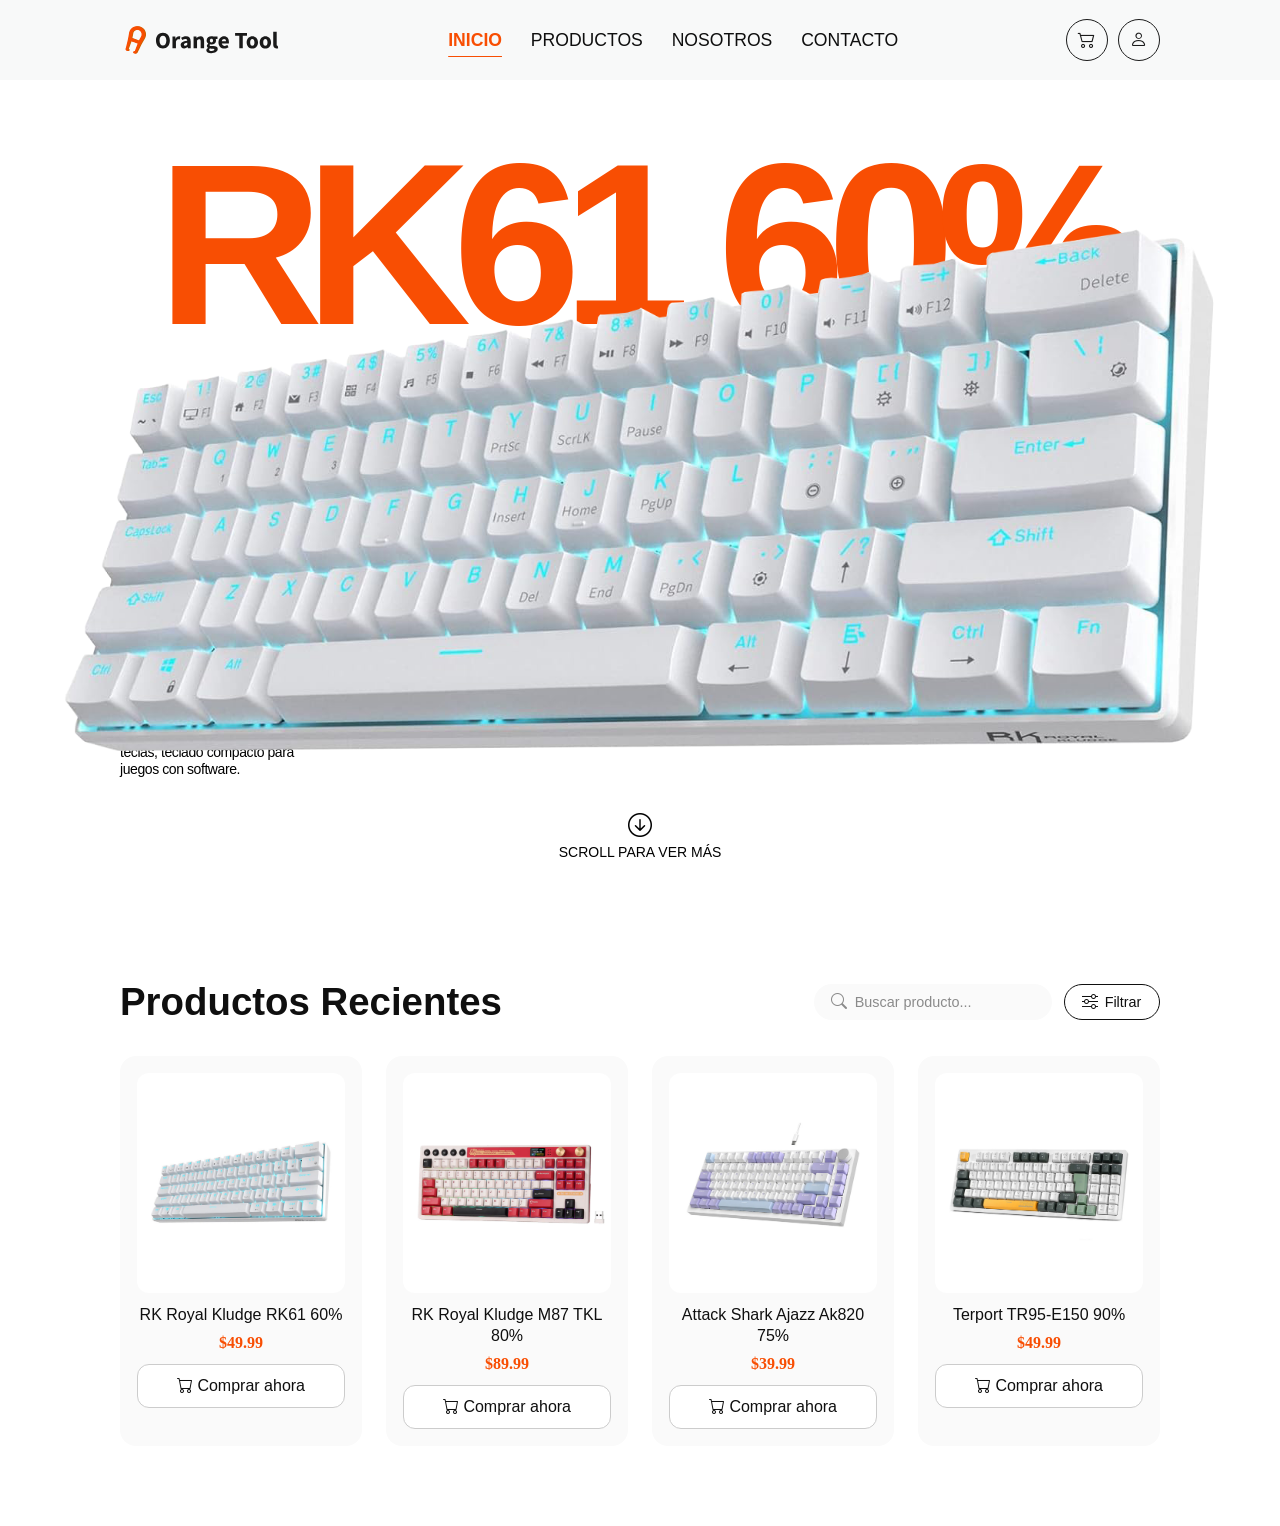
==== index.html @ 3ad94b0b "Correción icon" ====
<!DOCTYPE html>
<html lang="es">

<head>
  <meta charset="UTF-8">
  <meta name="viewport" content="width=device-width, initial-scale=1.0">
  <link rel="stylesheet" href="https://cdn.jsdelivr.net/npm/bootstrap-icons@1.13.1/font/bootstrap-icons.min.css">
  <link href="https://unpkg.com/aos@2.3.1/dist/aos.css" rel="stylesheet">
  <link rel="stylesheet" href="CSS/mainstyle.css">
  <title>Orange Tool - Store</title>
  <link rel="icon" href="image/favicon-32x32.png" type="image/x-icon">
</head>

<body>
  <header data-aos="fade-down">
    <button type="button" class="abrir-menu" id="abrir">
      <i class="bi bi-list"></i>
    </button>

    <div class="logo-nav">
      <img src="image/Orange_Key_color.svg" alt="Logo Orange Tool">
    </div>

    <nav class="nav" id="nav">
      <button type="button" class="cerrar-menu" id="cerrar">
        <i class="bi bi-x-lg"></i>
      </button>

      <ul class="nav-list">
        <li class="poppins-bold"><a href="#">INICIO</a></li>
        <li class="poppins-regular"><a href="#">PRODUCTOS</a></li>
        <li class="poppins-regular"><a href="#">NOSOTROS</a></li>
        <li class="poppins-regular"><a href="#">CONTACTO</a></li>
      </ul>
    </nav>

    <div class="icons_profile_carrito">
      <div class="carrito" id="btnCarrito">
        <i class="bi bi-cart2"></i>
        <span class="nav__carrito-contador" id="contadorCarrito">0</span>
      </div>

      <div class="login_register">
        <i class="bi bi-person"></i>
      </div>
    </div>
  </header>

  <main>
    <section class="hero">
      <div class="hero_bg_texto">
        RK61 60%
      </div>
      <div class="hero_producto_img">
        <img src="image/Keyboards/RK61_60/RK71_60_WM.png" alt="Teclado mecánico RK61 60%">
      </div>
      <div class="hero_prod_inf">
        <p class="hero_prod_titulo poppins-bold">Teclado Mecánico</p>
        <p class="hero_prod_parrafo poppins-regular">
          Teclado inalámbrico 60% Triple Modo BT5.0 / 2.4G / USB-C,
          61 teclas, teclado compacto para juegos con software.
        </p>
      </div>
      <div class="hero__scroll">
        <i class="bi bi-arrow-down-circle"></i>
        <span>SCROLL PARA VER MÁS</span>
      </div>
    </section>
    <section class="productos">
      <div class="productos__header">
        <h2 class="productos__titulo poppins-bold" data-aos="fade-up">Productos Recientes</h2>
        <div class="productos__controles">
          <div class="productos__buscador" data-aos="fade-up">
            <i class="bi bi-search"></i>
            <input type="text" class="productos__input poppins-regular" placeholder="Buscar producto..."
              id="inputBuscar" />
          </div>
          <button class="productos__filtro poppins-regular" id="btnFiltro" data-aos="fade-up">
            <i class="bi bi-sliders"></i>
            Filtrar
          </button>
        </div>
      </div>
      <div class="productos__grid" id="gridProductos">
      </div>
    </section>
  </main>

  <div class="filtro-overlay" id="filtroOverlay"></div>
  <aside class="filtro-panel" id="filtroPanel">
    <div class="filtro-panel__header">
      <h3 class="filtro-panel__titulo poppins-bold">Filtros</h3>
      <button class="filtro-panel__cerrar" id="btnCerrarFiltro">
        <i class="bi bi-x-lg"></i>
      </button>
    </div>
    <div class="filtro-panel__grupo">
      <p class="filtro-panel__label poppins-bold">Marca</p>
      <select class="filtro-panel__select poppins-regular" id="filtroMarca">
        <option value="">Todas</option>
        <option value="RK Royal Kludge">RK Royal Kludge</option>
        <option value="Attack Shark Ajazz">Attack Shark Ajazz</option>
        <option value="Terport">Terport</option>
      </select>
    </div>
    <div class="filtro-panel__grupo">
      <p class="filtro-panel__label poppins-bold">Formato</p>
      <select class="filtro-panel__select poppins-regular" id="filtroFormato">
        <option value="">Todos</option>
        <option value="60%">60%</option>
        <option value="75%">75%</option>
        <option value="80%">80%</option>
        <option value="90%">90%</option>
      </select>
    </div>
    <div class="filtro-panel__grupo">
      <p class="filtro-panel__label poppins-bold">Precio</p>
      <select class="filtro-panel__select poppins-regular" id="filtroPrecio">
        <option value="">Sin orden</option>
        <option value="menor">Menor a mayor</option>
        <option value="mayor">Mayor a menor</option>
      </select>
    </div>
    <div class="filtro-panel__botones">
      <button class="filtro-panel__btn-aplicar poppins-bold" id="btnAplicarFiltro">
        Aplicar
      </button>
      <button class="filtro-panel__btn-borrar poppins-regular" id="btnBorrarFiltro">
        Borrar filtros
      </button>
    </div>
  </aside>

  <div class="carrito-overlay" id="carritoOverlay"></div>
  <aside class="carrito-panel" id="carritoPanel">
    <div class="carrito-panel__header">
      <h3 class="carrito-panel__titulo poppins-bold">Tu carrito</h3>
      <button class="carrito-panel__cerrar" id="btnCerrarCarrito">
        <i class="bi bi-x-lg"></i>
      </button>
    </div>
    <div class="carrito-panel__items" id="carritoItems"></div>
    <div class="carrito-panel__footer">
      <div class="carrito-panel__total">
        <span class="poppins-bold">Total</span>
        <span class="poppins-bold" id="carritoTotal">$0.00</span>
      </div>
      <button class="carrito-panel__btn-comprar poppins-bold" id="btnComprar">
        Comprar
      </button>
      <button class="carrito-panel__btn-borrar poppins-regular" id="btnBorrarCarrito">
        Vaciar carrito
      </button>
    </div>

  </aside>

  <script src="JS/burgermenu.js"></script>
  <script src="JS/hero.js"></script>
  <script src="JS/productos.js"></script>
  <script src="JS/main.js"></script>
  <script src="JS/carrito.js"></script>
  <script src="https://unpkg.com/aos@2.3.1/dist/aos.js"></script>
  <script>
    AOS.init();
  </script>
</body>

</html>
---- CSS/mainstyle.css ----
@import url('carrito.css');
@import url('colors.css');
@import url('filtros.css');
@import url('font_family.css');
@import url('header.css');
@import url('hero.css');
@import url('productos.css');

* {
    margin: 0;
    padding: 0;
    box-sizing: border-box;
}

@import url('https://fonts.googleapis.com/css2?family=Poppins:wght@700&family=DM+Sans:wght@400;500&family=Figtree:wght@500&display=swap');
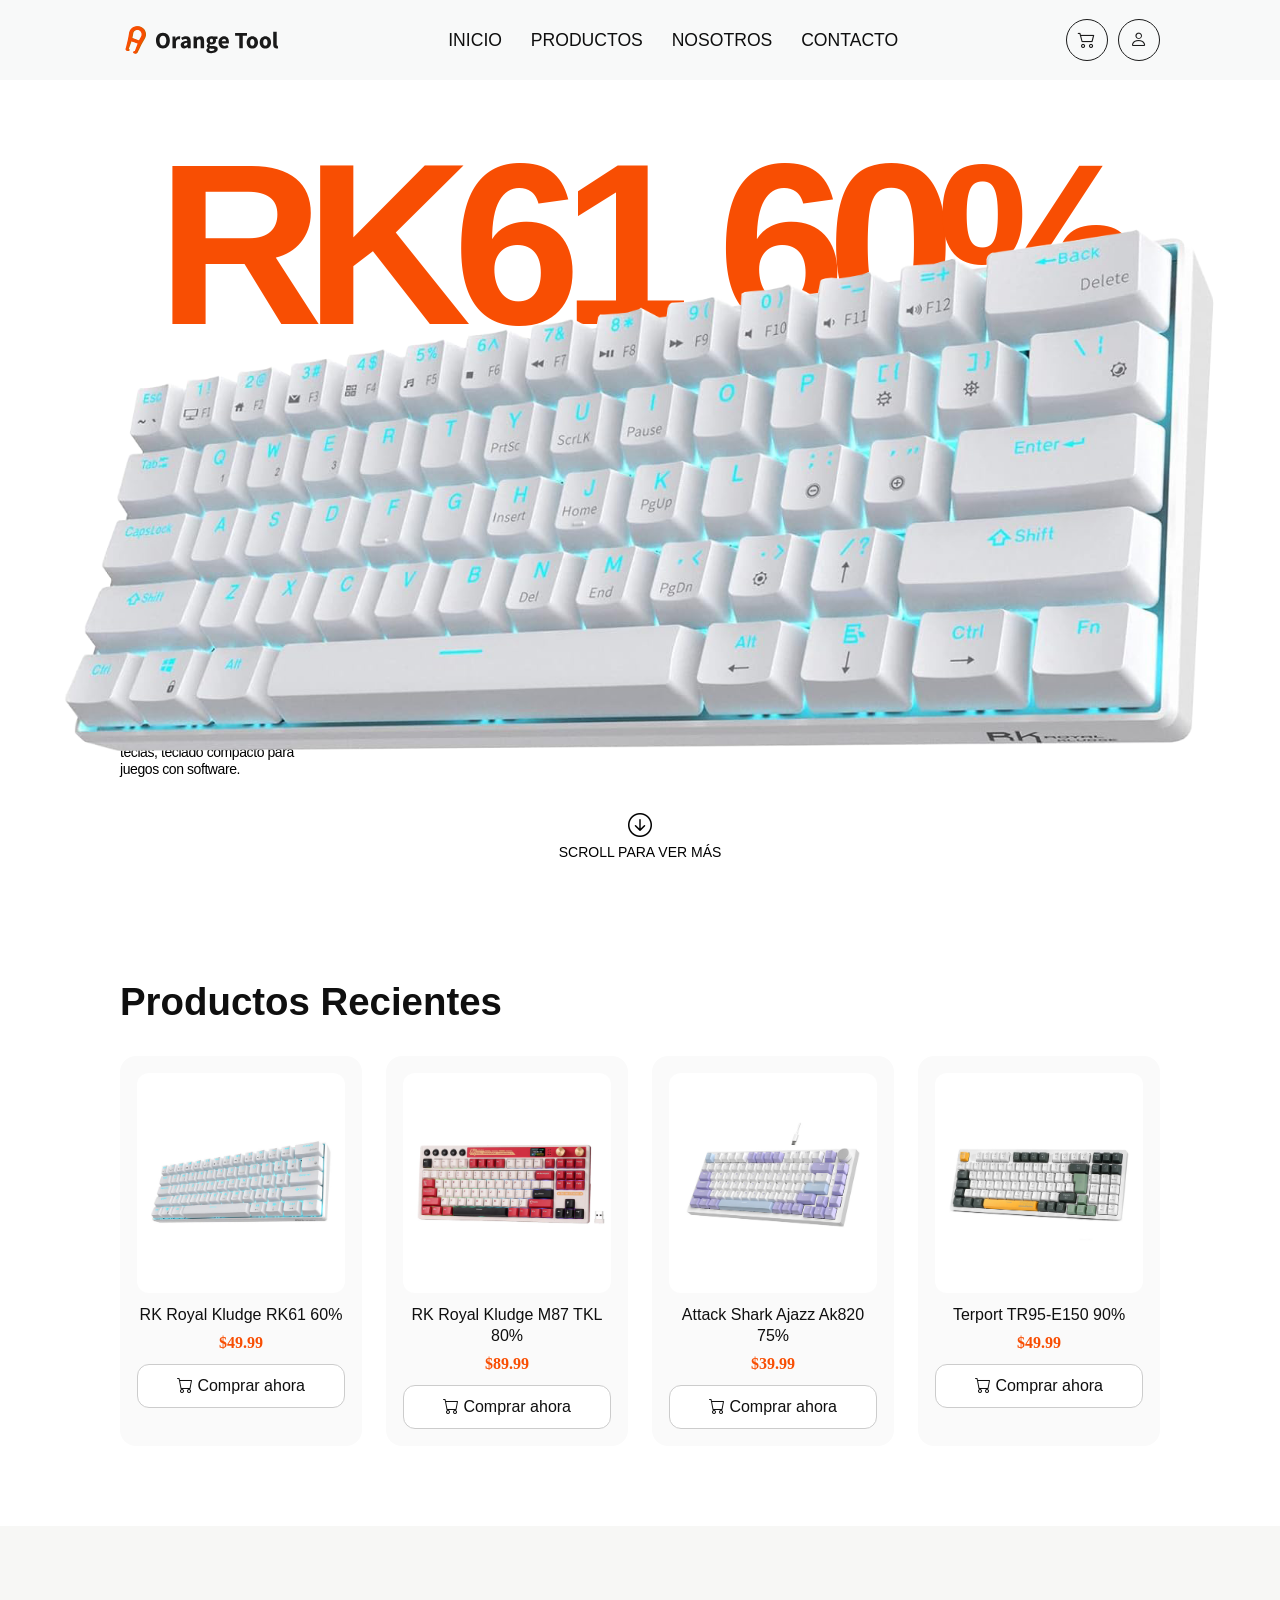
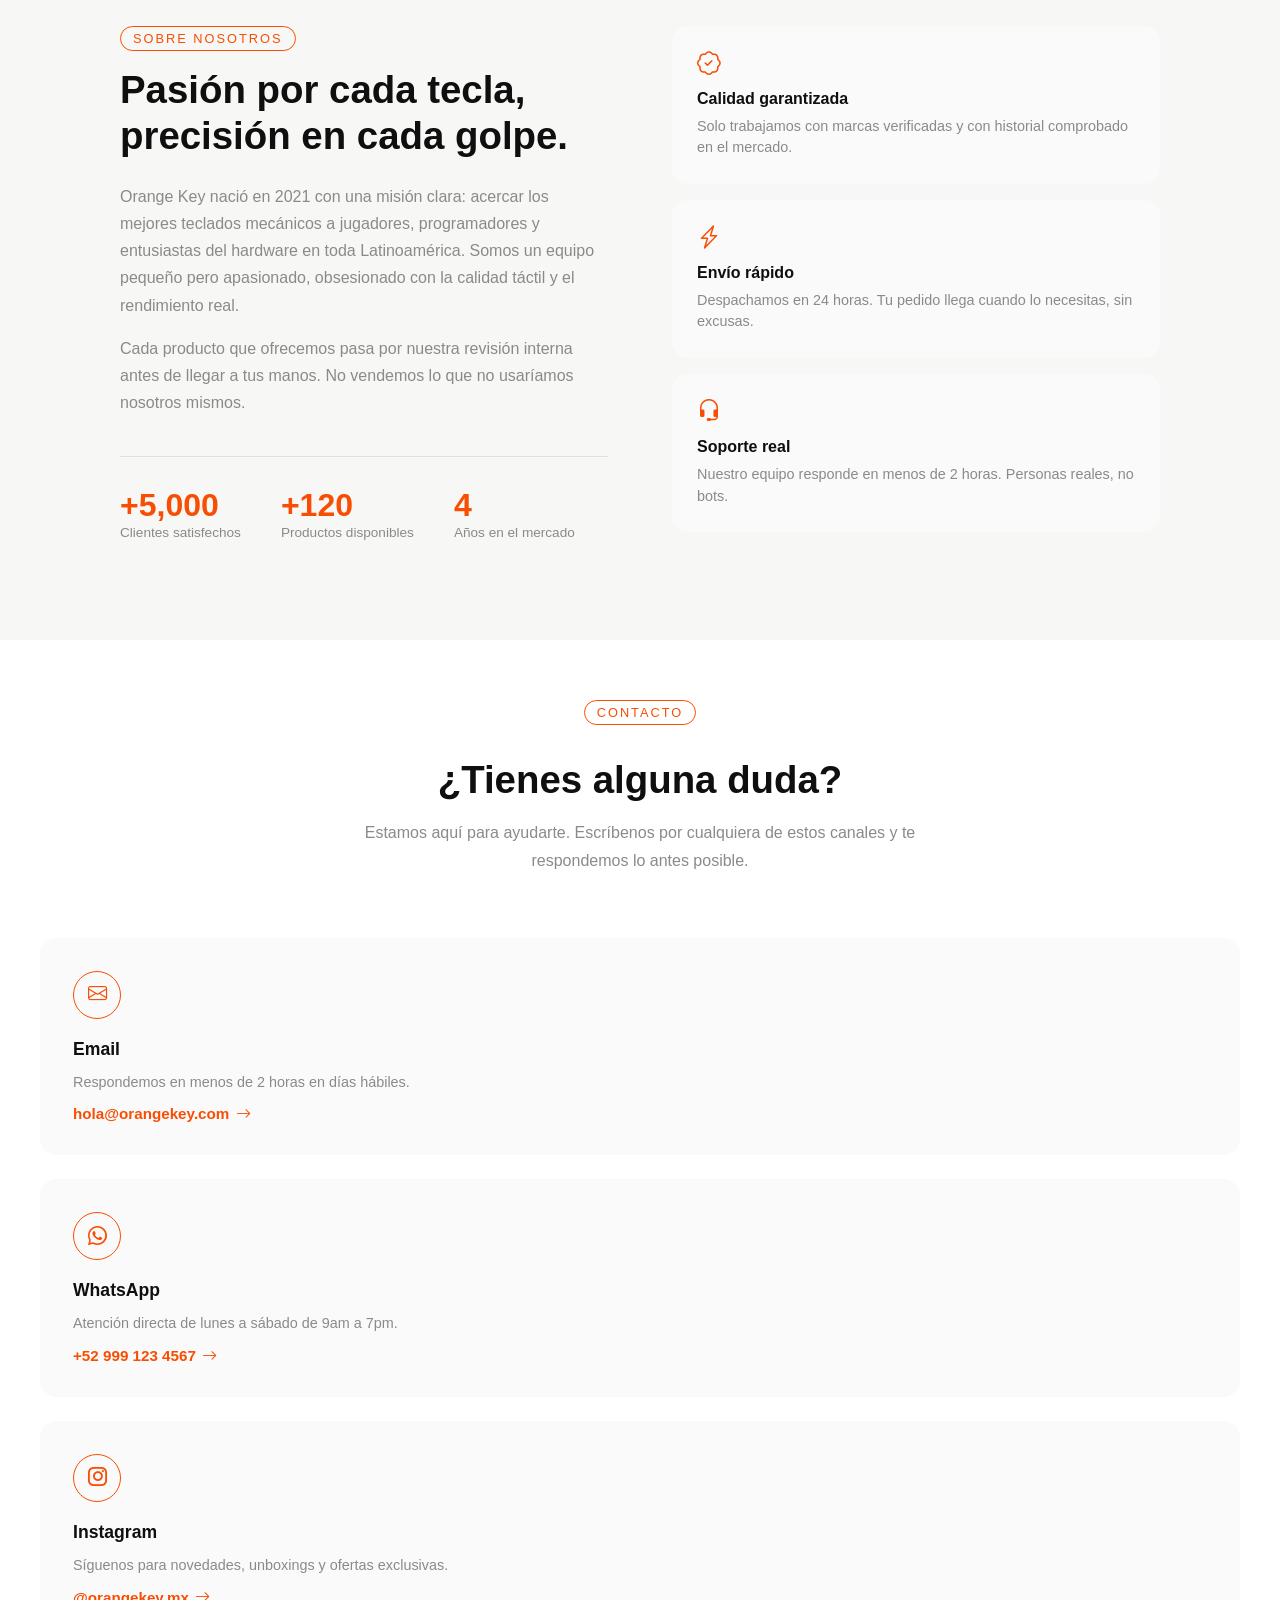
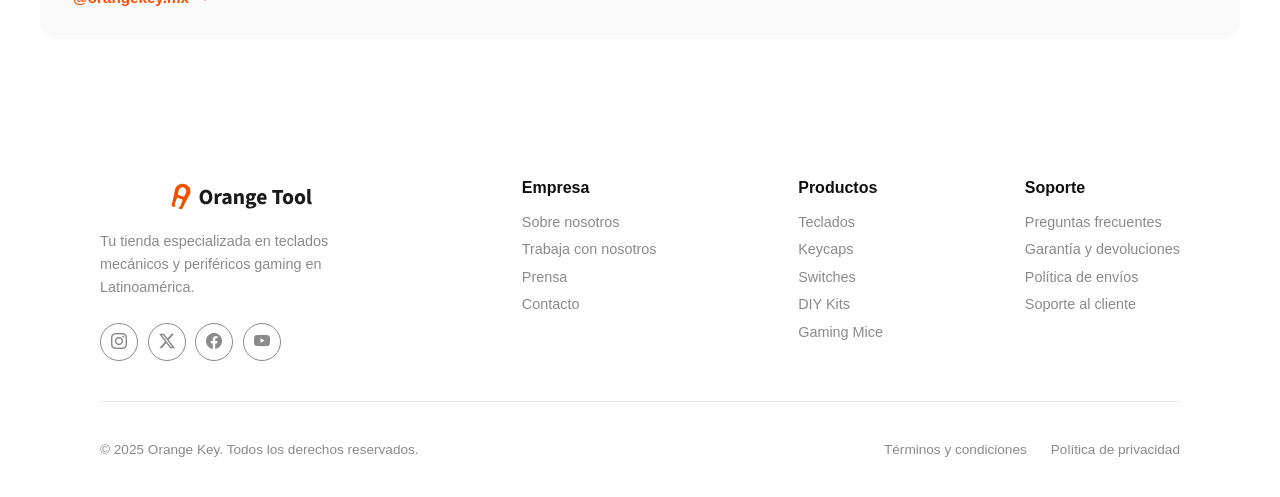
==== commit 06febaf0: "Se agrego sección de productos, Sobre nosotros, contacto y arreglo de errores" ====
--- a/index.html
+++ b/index.html
@@ -28,9 +28,9 @@
 
       <ul class="nav-list">
         <li class="poppins-bold"><a href="#">INICIO</a></li>
-        <li class="poppins-regular"><a href="#">PRODUCTOS</a></li>
-        <li class="poppins-regular"><a href="#">NOSOTROS</a></li>
-        <li class="poppins-regular"><a href="#">CONTACTO</a></li>
+        <li class="poppins-regular"><a href="Páginas/productos.html">PRODUCTOS</a></li>
+        <li class="poppins-regular"><a href="#nosotros">NOSOTROS</a></li>
+        <li class="poppins-regular"><a href="#contacto">CONTACTO</a></li>
       </ul>
     </nav>
 
@@ -69,17 +69,6 @@
     <section class="productos">
       <div class="productos__header">
         <h2 class="productos__titulo poppins-bold" data-aos="fade-up">Productos Recientes</h2>
-        <div class="productos__controles">
-          <div class="productos__buscador" data-aos="fade-up">
-            <i class="bi bi-search"></i>
-            <input type="text" class="productos__input poppins-regular" placeholder="Buscar producto..."
-              id="inputBuscar" />
-          </div>
-          <button class="productos__filtro poppins-regular" id="btnFiltro" data-aos="fade-up">
-            <i class="bi bi-sliders"></i>
-            Filtrar
-          </button>
-        </div>
       </div>
       <div class="productos__grid" id="gridProductos">
       </div>
@@ -87,49 +76,7 @@
   </main>
 
   <div class="filtro-overlay" id="filtroOverlay"></div>
-  <aside class="filtro-panel" id="filtroPanel">
-    <div class="filtro-panel__header">
-      <h3 class="filtro-panel__titulo poppins-bold">Filtros</h3>
-      <button class="filtro-panel__cerrar" id="btnCerrarFiltro">
-        <i class="bi bi-x-lg"></i>
-      </button>
-    </div>
-    <div class="filtro-panel__grupo">
-      <p class="filtro-panel__label poppins-bold">Marca</p>
-      <select class="filtro-panel__select poppins-regular" id="filtroMarca">
-        <option value="">Todas</option>
-        <option value="RK Royal Kludge">RK Royal Kludge</option>
-        <option value="Attack Shark Ajazz">Attack Shark Ajazz</option>
-        <option value="Terport">Terport</option>
-      </select>
-    </div>
-    <div class="filtro-panel__grupo">
-      <p class="filtro-panel__label poppins-bold">Formato</p>
-      <select class="filtro-panel__select poppins-regular" id="filtroFormato">
-        <option value="">Todos</option>
-        <option value="60%">60%</option>
-        <option value="75%">75%</option>
-        <option value="80%">80%</option>
-        <option value="90%">90%</option>
-      </select>
-    </div>
-    <div class="filtro-panel__grupo">
-      <p class="filtro-panel__label poppins-bold">Precio</p>
-      <select class="filtro-panel__select poppins-regular" id="filtroPrecio">
-        <option value="">Sin orden</option>
-        <option value="menor">Menor a mayor</option>
-        <option value="mayor">Mayor a menor</option>
-      </select>
-    </div>
-    <div class="filtro-panel__botones">
-      <button class="filtro-panel__btn-aplicar poppins-bold" id="btnAplicarFiltro">
-        Aplicar
-      </button>
-      <button class="filtro-panel__btn-borrar poppins-regular" id="btnBorrarFiltro">
-        Borrar filtros
-      </button>
-    </div>
-  </aside>
+
 
   <div class="carrito-overlay" id="carritoOverlay"></div>
   <aside class="carrito-panel" id="carritoPanel">
@@ -152,8 +99,177 @@
         Vaciar carrito
       </button>
     </div>
-
   </aside>
+
+  <section class="nosotros" id="nosotros">
+
+    <div class="nosotros__contenido">
+      <span class="nosotros__tag poppins-regular">SOBRE NOSOTROS</span>
+      <h2 class="nosotros__titulo poppins-bold">
+        Pasión por cada tecla, precisión en cada golpe.
+      </h2>
+      <p class="nosotros__parrafo poppins-regular">
+        Orange Key nació en 2021 con una misión clara: acercar los mejores
+        teclados mecánicos a jugadores, programadores y entusiastas del hardware
+        en toda Latinoamérica. Somos un equipo pequeño pero apasionado,
+        obsesionado con la calidad táctil y el rendimiento real.
+      </p>
+      <p class="nosotros__parrafo poppins-regular">
+        Cada producto que ofrecemos pasa por nuestra revisión interna antes
+        de llegar a tus manos. No vendemos lo que no usaríamos nosotros mismos.
+      </p>
+
+      <div class="nosotros__stats">
+        <div class="nosotros__stat">
+          <span class="nosotros__stat-numero poppins-bold">+5,000</span>
+          <span class="nosotros__stat-label poppins-regular">Clientes satisfechos</span>
+        </div>
+        <div class="nosotros__stat">
+          <span class="nosotros__stat-numero poppins-bold">+120</span>
+          <span class="nosotros__stat-label poppins-regular">Productos disponibles</span>
+        </div>
+        <div class="nosotros__stat">
+          <span class="nosotros__stat-numero poppins-bold">4</span>
+          <span class="nosotros__stat-label poppins-regular">Años en el mercado</span>
+        </div>
+      </div>
+    </div>
+
+    <div class="nosotros__valores">
+      <div class="nosotros__valor-card">
+        <i class="bi bi-patch-check nosotros__valor-icono"></i>
+        <h3 class="nosotros__valor-titulo poppins-bold">Calidad garantizada</h3>
+        <p class="nosotros__valor-texto poppins-regular">
+          Solo trabajamos con marcas verificadas y con historial comprobado en el mercado.
+        </p>
+      </div>
+      <div class="nosotros__valor-card">
+        <i class="bi bi-lightning-charge nosotros__valor-icono"></i>
+        <h3 class="nosotros__valor-titulo poppins-bold">Envío rápido</h3>
+        <p class="nosotros__valor-texto poppins-regular">
+          Despachamos en 24 horas. Tu pedido llega cuando lo necesitas, sin excusas.
+        </p>
+      </div>
+      <div class="nosotros__valor-card">
+        <i class="bi bi-headset nosotros__valor-icono"></i>
+        <h3 class="nosotros__valor-titulo poppins-bold">Soporte real</h3>
+        <p class="nosotros__valor-texto poppins-regular">
+          Nuestro equipo responde en menos de 2 horas. Personas reales, no bots.
+        </p>
+      </div>
+    </div>
+  </section>
+
+  <section class="contacto" id="contacto">
+    <div class="contacto__header">
+      <span class="nosotros__tag poppins-regular">CONTACTO</span>
+      <h2 class="contacto__titulo poppins-bold">¿Tienes alguna duda?</h2>
+      <p class="contacto__subtitulo poppins-regular">
+        Estamos aquí para ayudarte. Escríbenos por cualquiera de estos canales
+        y te respondemos lo antes posible.
+      </p>
+    </div>
+    <div class="contacto__grid">
+      <div class="contacto__card">
+        <div class="contacto__icono-wrap">
+          <i class="bi bi-envelope"></i>
+        </div>
+        <h3 class="contacto__card-titulo poppins-bold">Email</h3>
+        <p class="contacto__card-texto poppins-regular">Respondemos en menos de 2 horas en días hábiles.</p>
+        <a href="mailto:hola@orangekey.com" class="contacto__link poppins-regular">
+          hola@orangekey.com
+          <i class="bi bi-arrow-right"></i>
+        </a>
+      </div>
+      <div class="contacto__card">
+        <div class="contacto__icono-wrap">
+          <i class="bi bi-whatsapp"></i>
+        </div>
+        <h3 class="contacto__card-titulo poppins-bold">WhatsApp</h3>
+        <p class="contacto__card-texto poppins-regular">Atención directa de lunes a sábado de 9am a 7pm.</p>
+        <a href="https://wa.me/5219991234567" class="contacto__link poppins-regular" target="_blank">
+          +52 999 123 4567
+          <i class="bi bi-arrow-right"></i>
+        </a>
+      </div>
+      <div class="contacto__card">
+        <div class="contacto__icono-wrap">
+          <i class="bi bi-instagram"></i>
+        </div>
+        <h3 class="contacto__card-titulo poppins-bold">Instagram</h3>
+        <p class="contacto__card-texto poppins-regular">Síguenos para novedades, unboxings y ofertas exclusivas.</p>
+        <a href="#" class="contacto__link poppins-regular" target="_blank">
+          @orangekey.mx
+          <i class="bi bi-arrow-right"></i>
+        </a>
+      </div>
+    </div>
+  </section>
+
+  <footer class="footer">
+    <div class="footer__top">
+      <div class="footer__marca">
+        <img src="image/Orange_Key_color.svg" alt="Orange Key Logo" class="footer__logo">
+        <p class="footer__descripcion poppins-regular">
+          Tu tienda especializada en teclados mecánicos y periféricos gaming en Latinoamérica.
+        </p>
+        <div class="footer__redes">
+          <a href="#" class="footer__red" aria-label="Instagram">
+            <i class="bi bi-instagram"></i>
+          </a>
+          <a href="#" class="footer__red" aria-label="Twitter / X">
+            <i class="bi bi-twitter-x"></i>
+          </a>
+          <a href="#" class="footer__red" aria-label="Facebook">
+            <i class="bi bi-facebook"></i>
+          </a>
+          <a href="#" class="footer__red" aria-label="YouTube">
+            <i class="bi bi-youtube"></i>
+          </a>
+        </div>
+      </div>
+      <div class="footer__columna">
+        <h4 class="footer__col-titulo poppins-bold">Empresa</h4>
+        <ul class="footer__col-lista">
+          <li><a href="#nosotros" class="poppins-regular">Sobre nosotros</a></li>
+          <li><a href="#" class="poppins-regular">Trabaja con nosotros</a></li>
+          <li><a href="#" class="poppins-regular">Prensa</a></li>
+          <li><a href="#contacto" class="poppins-regular">Contacto</a></li>
+        </ul>
+      </div>
+      <div class="footer__columna">
+        <h4 class="footer__col-titulo poppins-bold">Productos</h4>
+        <ul class="footer__col-lista">
+          <li><a href="#" class="poppins-regular">Teclados</a></li>
+          <li><a href="#" class="poppins-regular">Keycaps</a></li>
+          <li><a href="#" class="poppins-regular">Switches</a></li>
+          <li><a href="#" class="poppins-regular">DIY Kits</a></li>
+          <li><a href="#" class="poppins-regular">Gaming Mice</a></li>
+        </ul>
+      </div>
+      <div class="footer__columna">
+        <h4 class="footer__col-titulo poppins-bold">Soporte</h4>
+        <ul class="footer__col-lista">
+          <li><a href="#" class="poppins-regular">Preguntas frecuentes</a></li>
+          <li><a href="#" class="poppins-regular">Garantía y devoluciones</a></li>
+          <li><a href="#" class="poppins-regular">Política de envíos</a></li>
+          <li><a href="#" class="poppins-regular">Soporte al cliente</a></li>
+        </ul>
+      </div>
+    </div>
+
+    <hr class="footer__divider">
+    <div class="footer__bottom">
+      <p class="footer__copy poppins-regular">
+        © 2025 Orange Key. Todos los derechos reservados.
+      </p>
+      <div class="footer__legal">
+        <a href="#" class="poppins-regular">Términos y condiciones</a>
+        <a href="#" class="poppins-regular">Política de privacidad</a>
+      </div>
+    </div>
+
+  </footer>
 
   <script src="JS/burgermenu.js"></script>
   <script src="JS/hero.js"></script>
--- a/CSS/mainstyle.css
+++ b/CSS/mainstyle.css
@@ -5,6 +5,10 @@
 @import url('header.css');
 @import url('hero.css');
 @import url('productos.css');
+@import url(productos_pag.css);
+@import url(sobrenosotros.css);
+@import url(contactosec.css);
+@import url(footer.css);
 
 * {
     margin: 0;
@@ -12,4 +16,8 @@
     box-sizing: border-box;
 }
 
+html {
+  scroll-behavior: smooth;
+}
+
 @import url('https://fonts.googleapis.com/css2?family=Poppins:wght@700&family=DM+Sans:wght@400;500&family=Figtree:wght@500&display=swap');
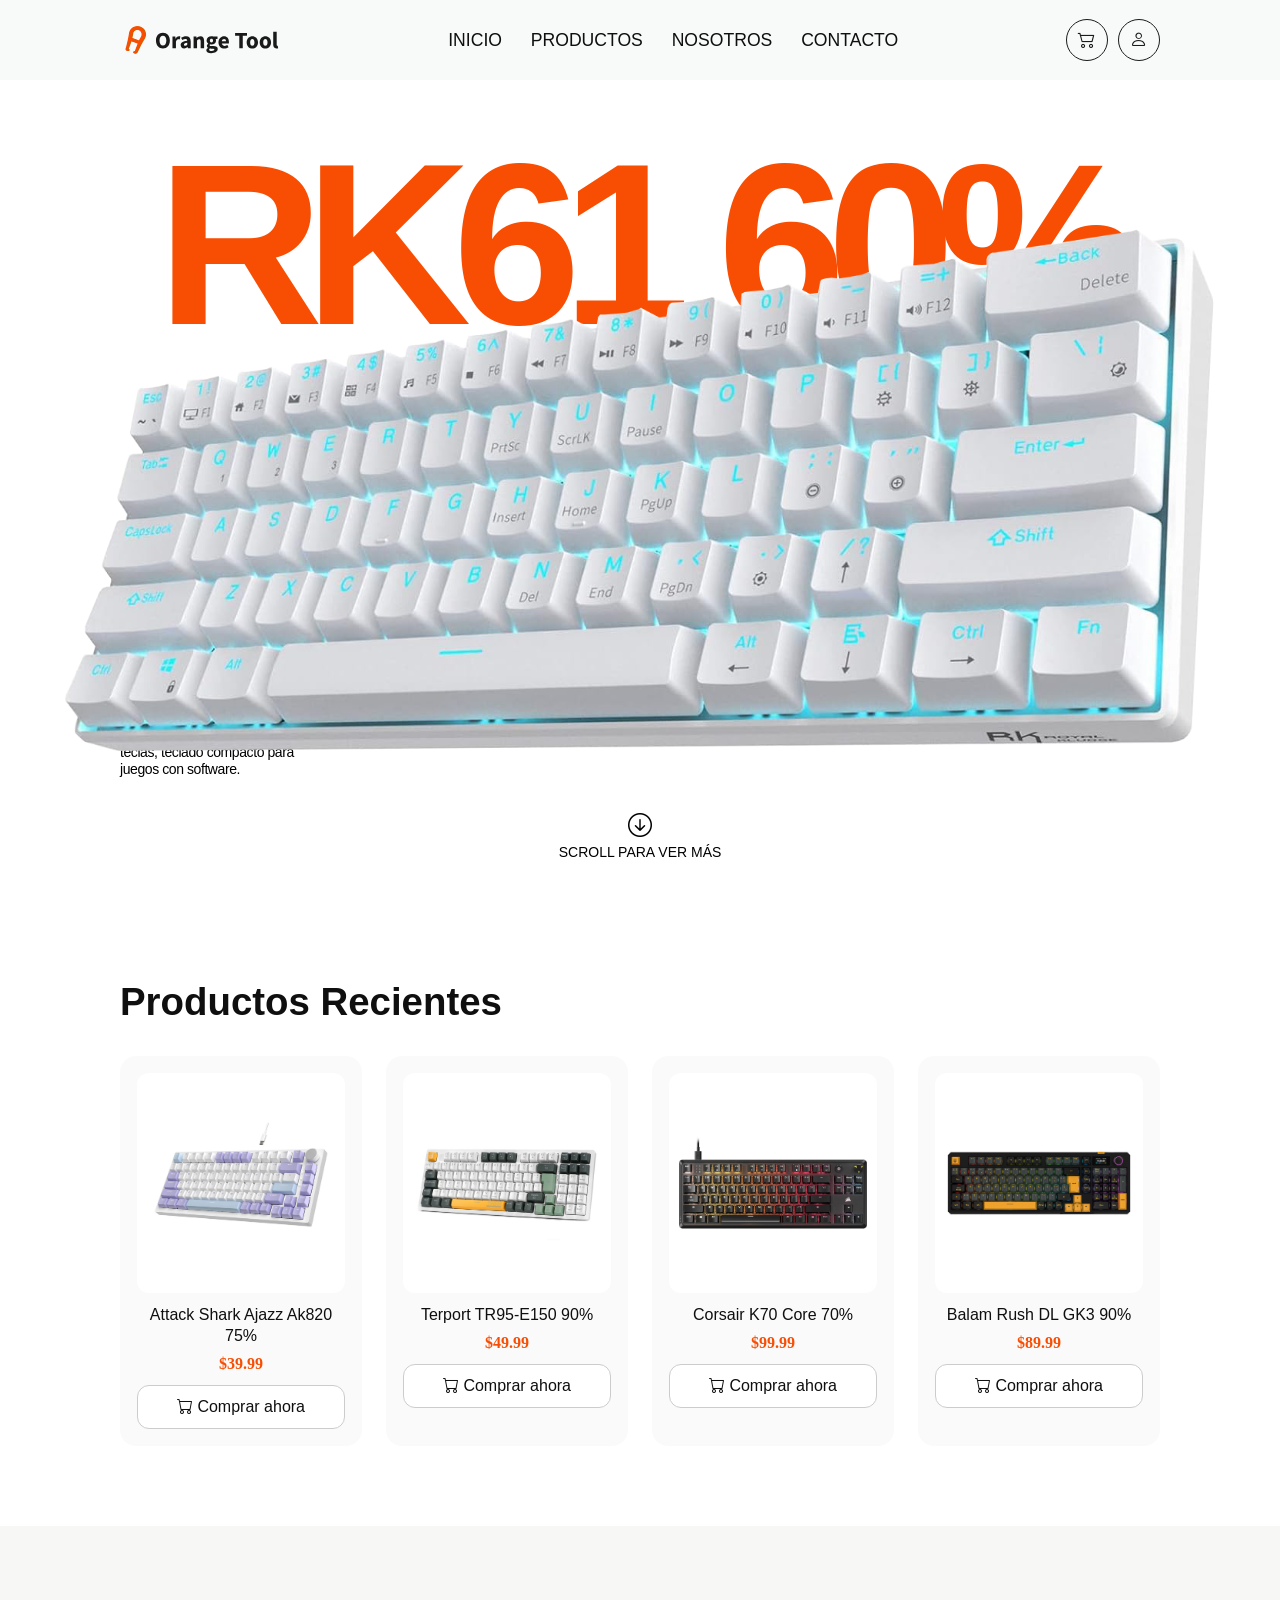
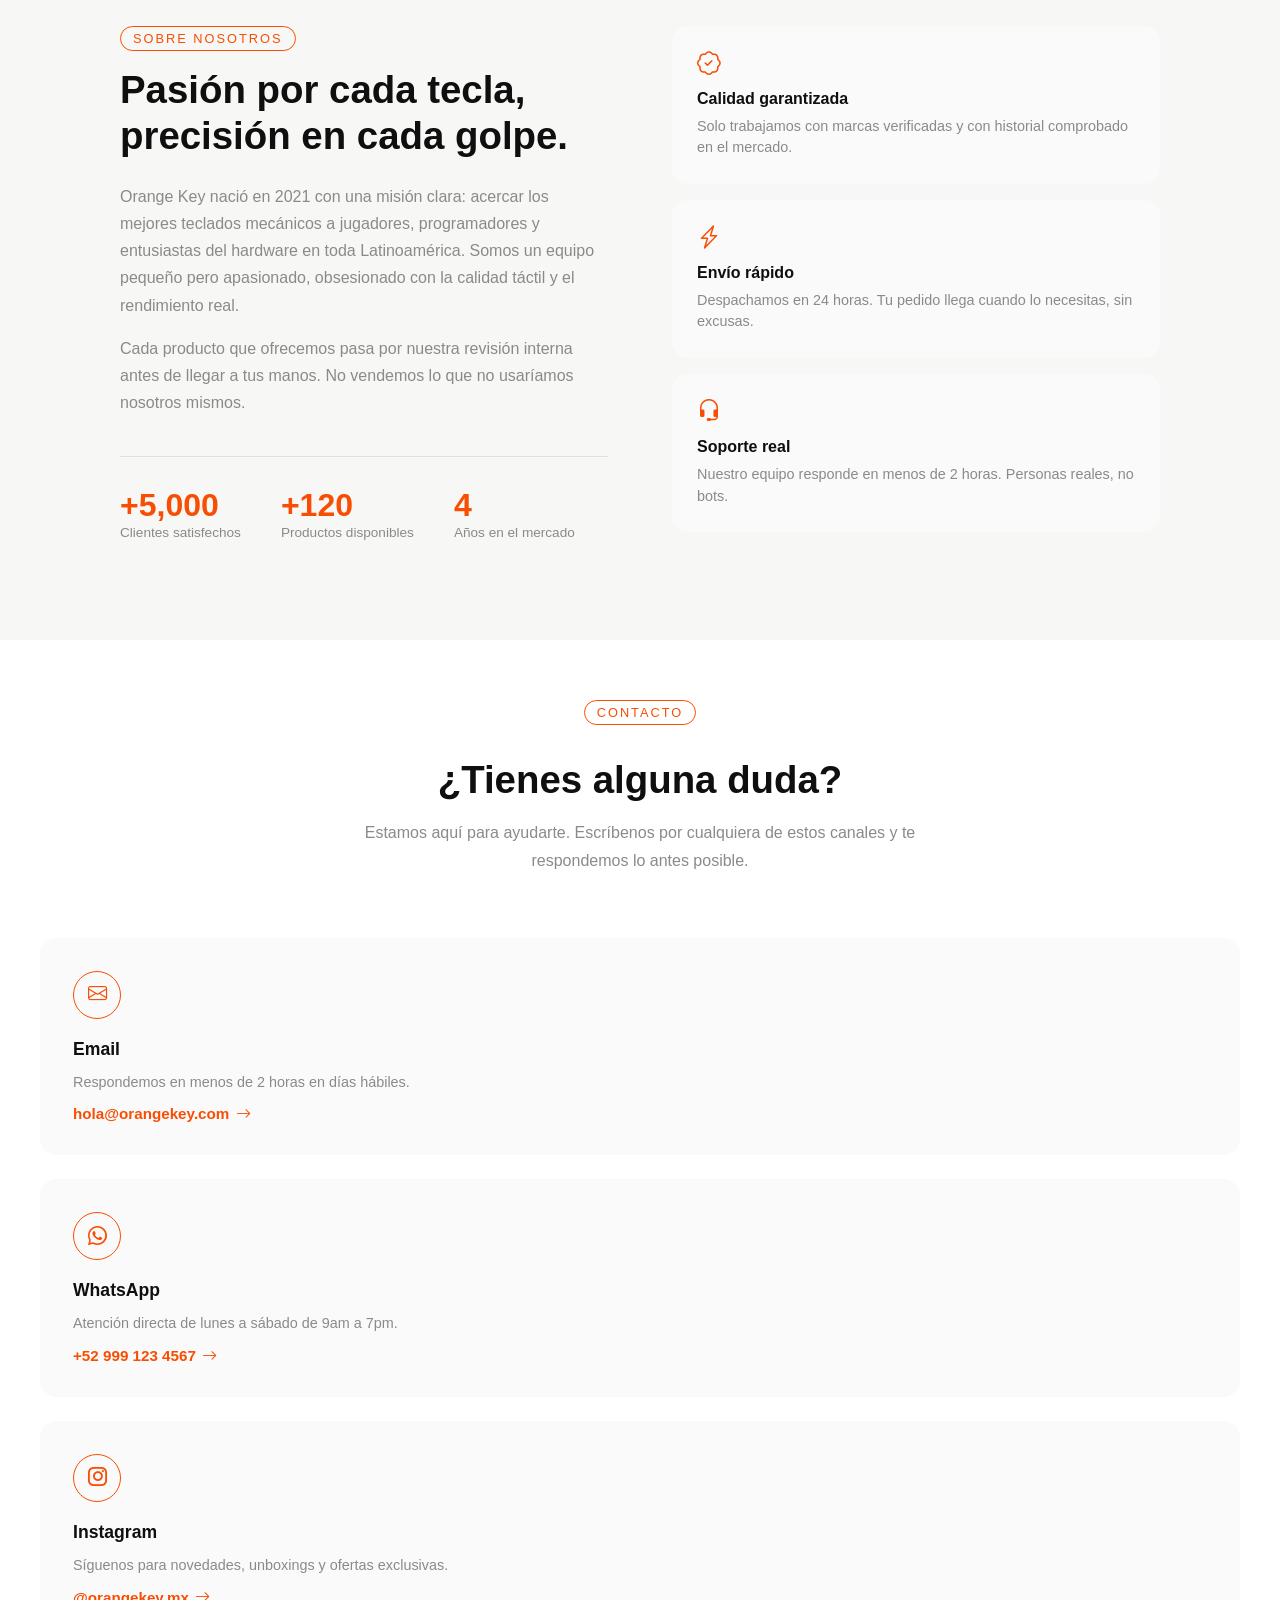
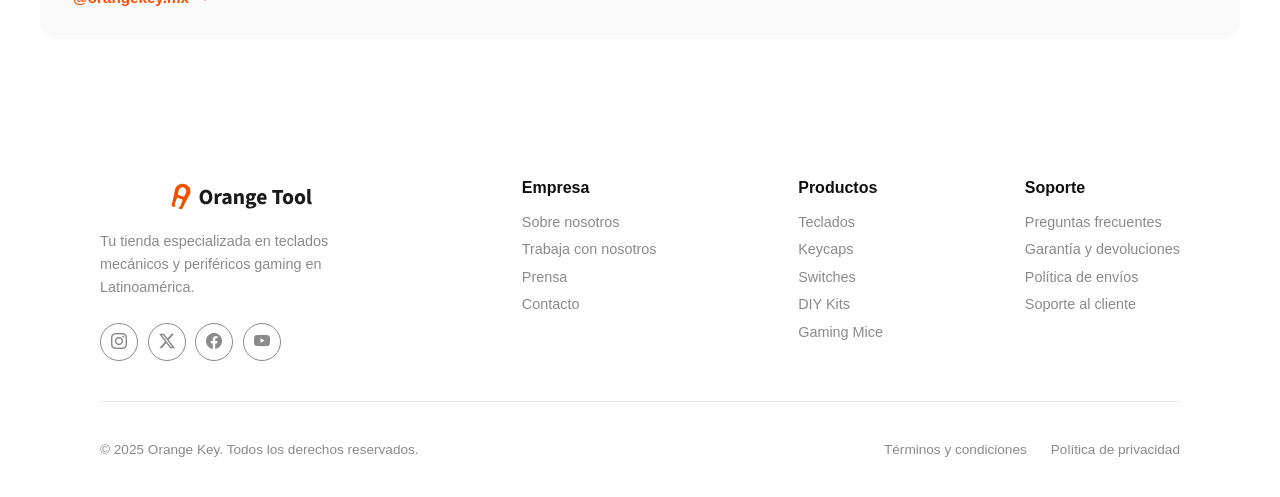
==== commit 0892db34: "popup_corrección_errores" ====
--- a/index.html
+++ b/index.html
@@ -231,10 +231,10 @@
       <div class="footer__columna">
         <h4 class="footer__col-titulo poppins-bold">Empresa</h4>
         <ul class="footer__col-lista">
-          <li><a href="#nosotros" class="poppins-regular">Sobre nosotros</a></li>
+          <li><a href="index.html#nosotros" class="poppins-regular">Sobre nosotros</a></li>
           <li><a href="#" class="poppins-regular">Trabaja con nosotros</a></li>
           <li><a href="#" class="poppins-regular">Prensa</a></li>
-          <li><a href="#contacto" class="poppins-regular">Contacto</a></li>
+          <li><a href="index.html#contacto" class="poppins-regular">Contacto</a></li>
         </ul>
       </div>
       <div class="footer__columna">
@@ -272,10 +272,9 @@
   </footer>
 
   <script src="JS/burgermenu.js"></script>
-  <script src="JS/hero.js"></script>
-  <script src="JS/productos.js"></script>
   <script src="JS/main.js"></script>
   <script src="JS/carrito.js"></script>
+  <script src="JS/mainproductos.js"></script>
   <script src="https://unpkg.com/aos@2.3.1/dist/aos.js"></script>
   <script>
     AOS.init();
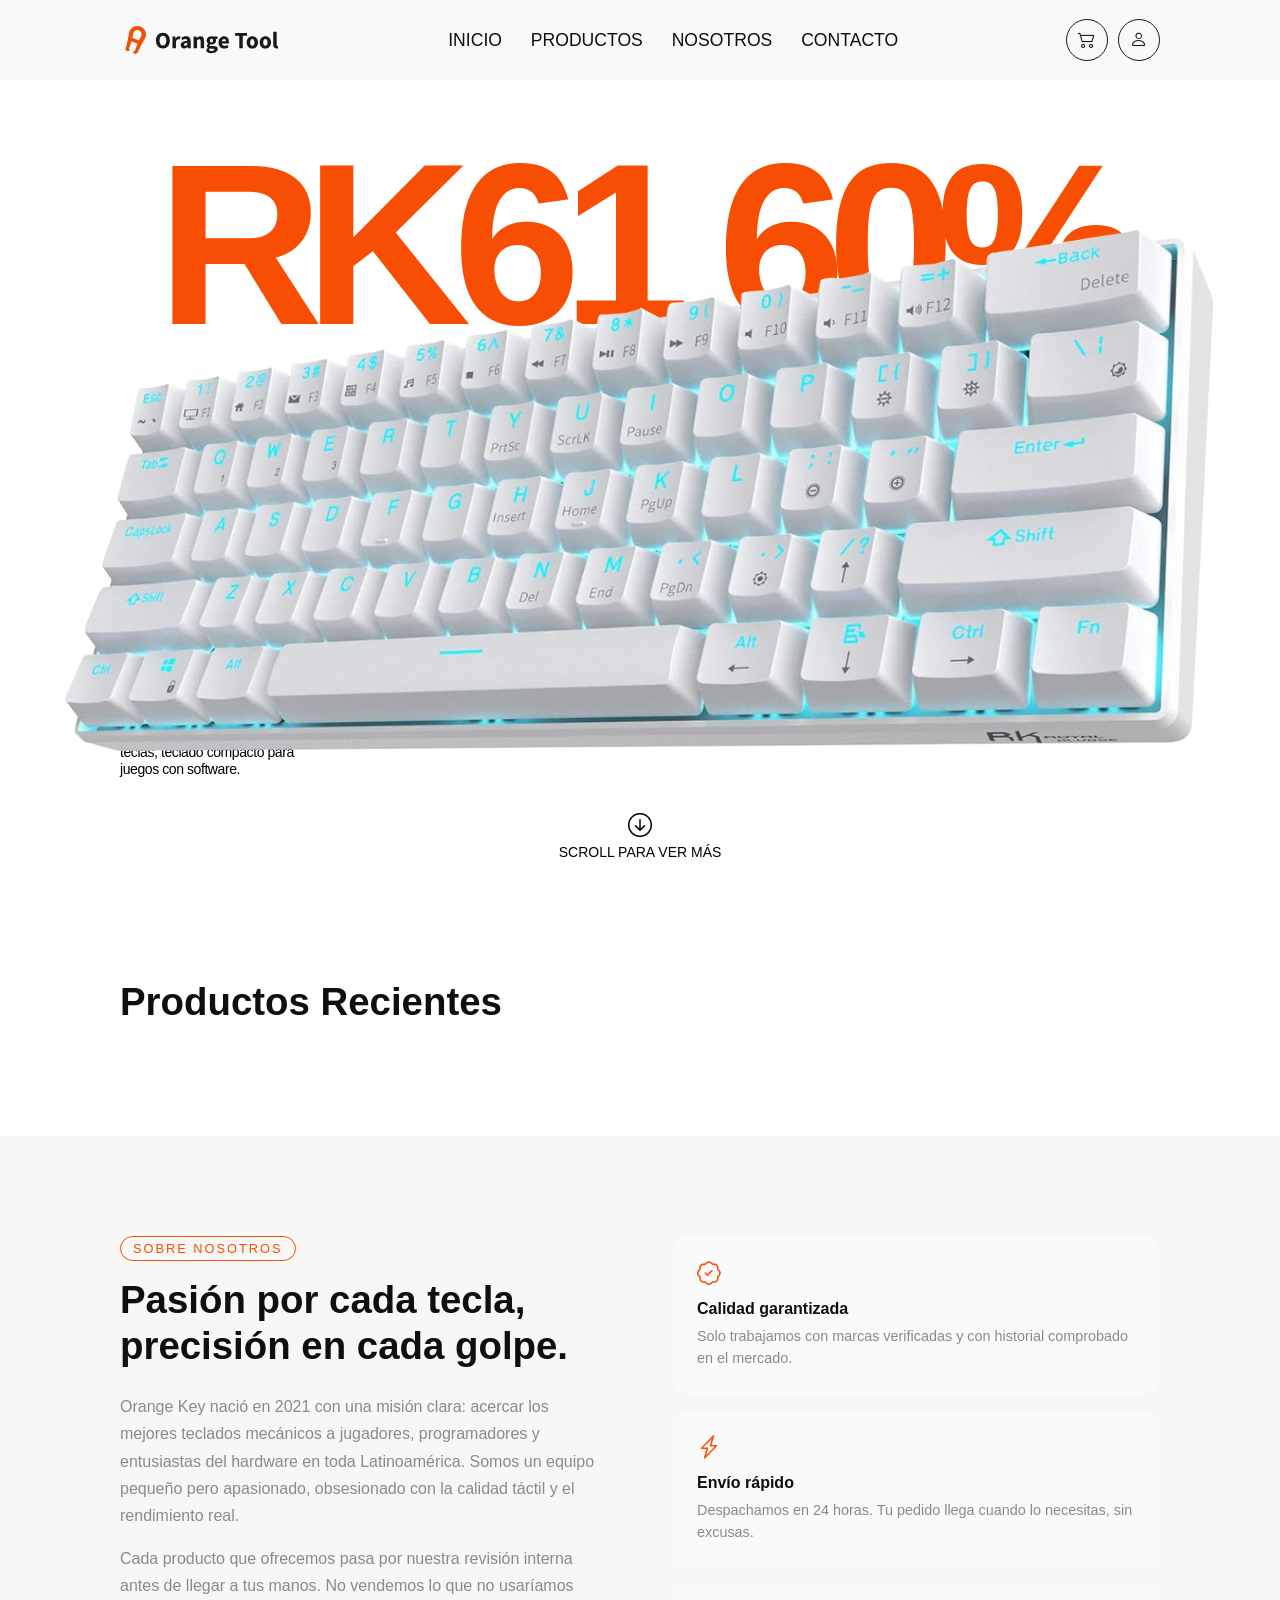
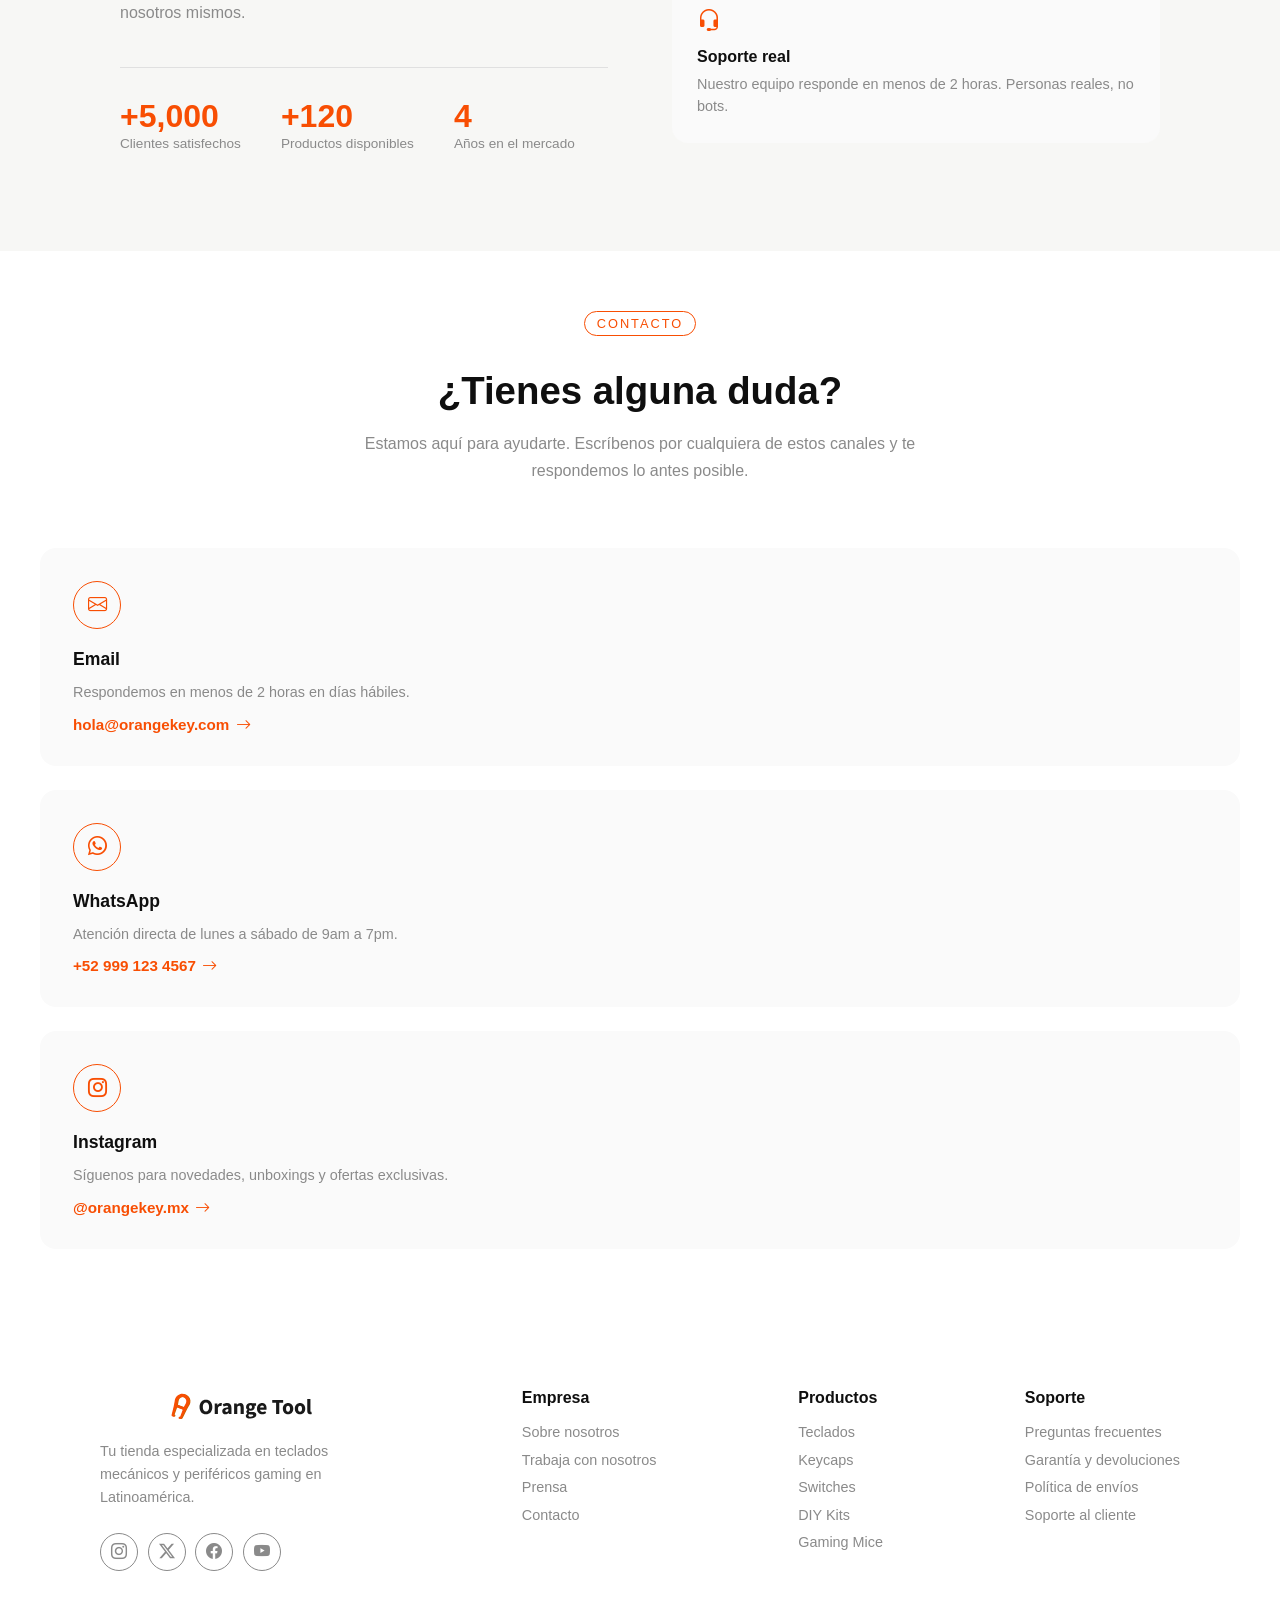
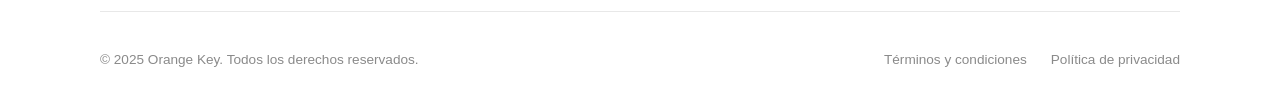
==== commit c1e24cee: "tienda" ====
--- a/index.html
+++ b/index.html
@@ -7,7 +7,7 @@
   <link rel="stylesheet" href="https://cdn.jsdelivr.net/npm/bootstrap-icons@1.13.1/font/bootstrap-icons.min.css">
   <link href="https://unpkg.com/aos@2.3.1/dist/aos.css" rel="stylesheet">
   <link rel="stylesheet" href="CSS/mainstyle.css">
-  <title>Orange Tool - Store</title>
+  <title>Orange Tool - Tienda</title>
   <link rel="icon" href="image/favicon-32x32.png" type="image/x-icon">
 </head>
 
@@ -231,10 +231,10 @@
       <div class="footer__columna">
         <h4 class="footer__col-titulo poppins-bold">Empresa</h4>
         <ul class="footer__col-lista">
-          <li><a href="index.html#nosotros" class="poppins-regular">Sobre nosotros</a></li>
+          <li><a href="#nosotros" class="poppins-regular">Sobre nosotros</a></li>
           <li><a href="#" class="poppins-regular">Trabaja con nosotros</a></li>
           <li><a href="#" class="poppins-regular">Prensa</a></li>
-          <li><a href="index.html#contacto" class="poppins-regular">Contacto</a></li>
+          <li><a href="#contacto" class="poppins-regular">Contacto</a></li>
         </ul>
       </div>
       <div class="footer__columna">
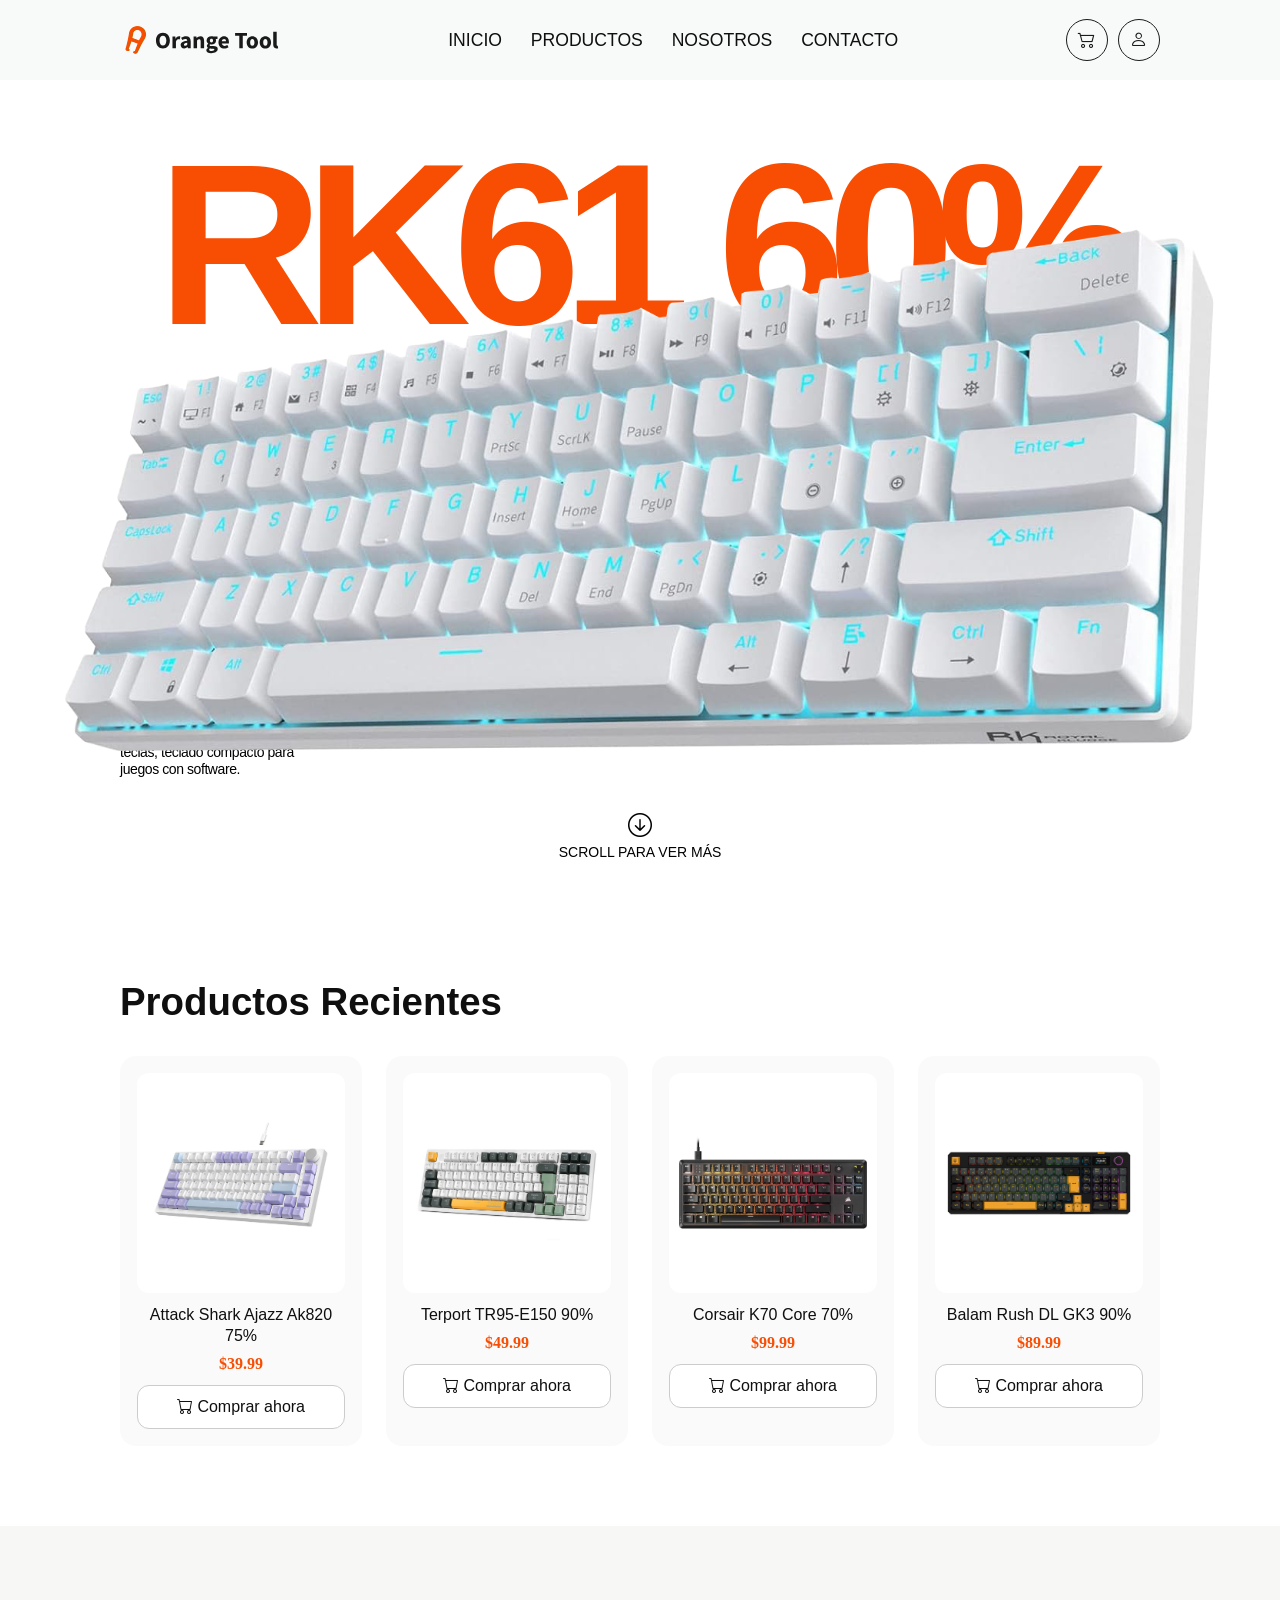
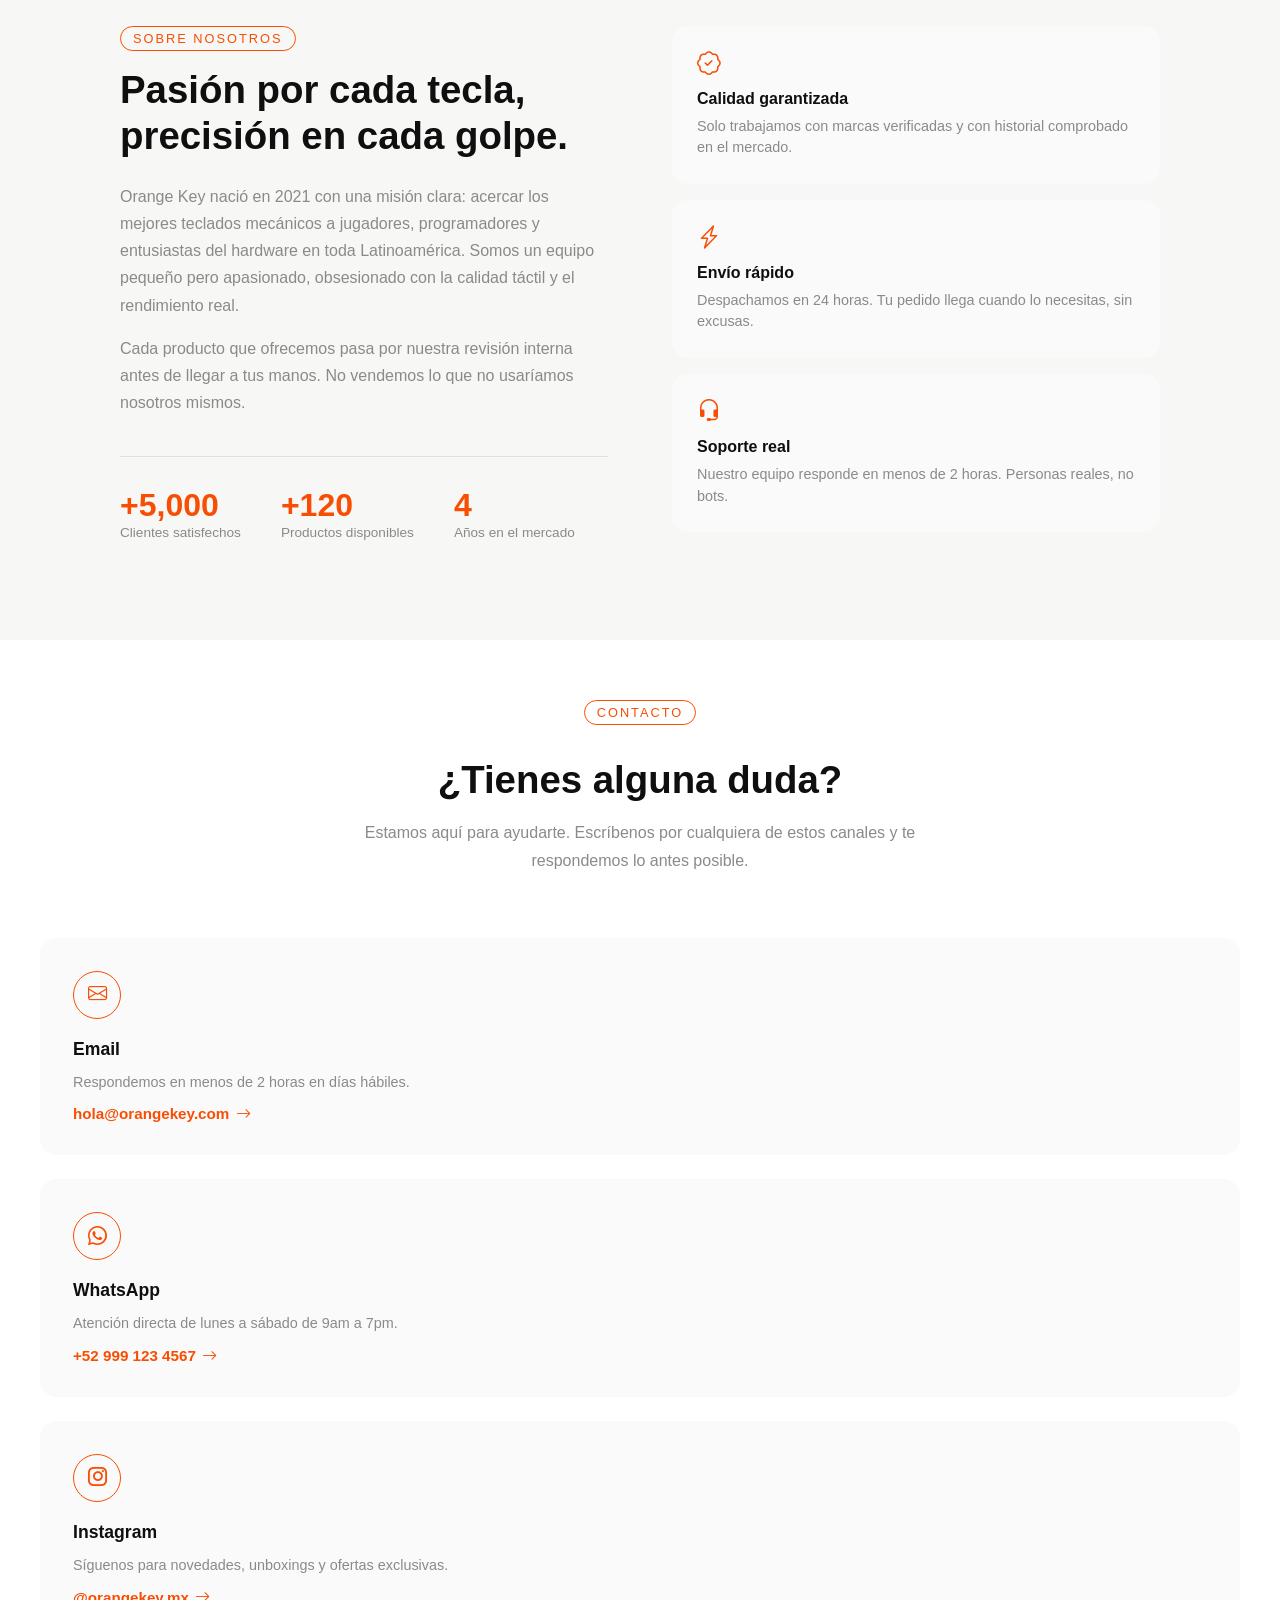
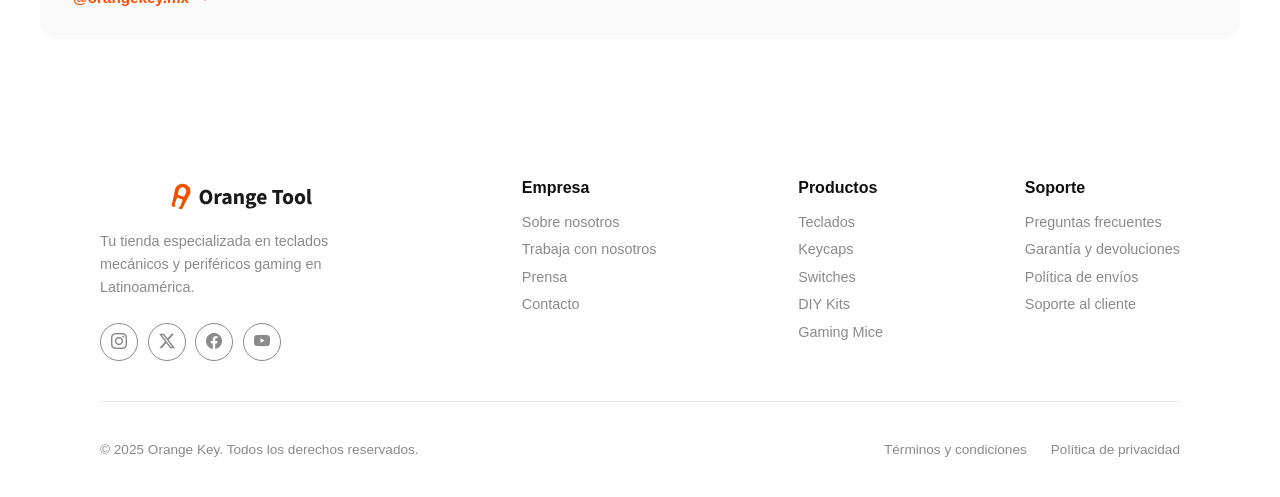
==== commit 06382abe: "correccion imagenes 2" ====
--- a/index.html
+++ b/index.html
@@ -28,7 +28,7 @@
 
       <ul class="nav-list">
         <li class="poppins-bold"><a href="#">INICIO</a></li>
-        <li class="poppins-regular"><a href="Páginas/productos.html">PRODUCTOS</a></li>
+        <li class="poppins-regular"><a href="Paginas/productos.html">PRODUCTOS</a></li>
         <li class="poppins-regular"><a href="#nosotros">NOSOTROS</a></li>
         <li class="poppins-regular"><a href="#contacto">CONTACTO</a></li>
       </ul>
@@ -231,10 +231,10 @@
       <div class="footer__columna">
         <h4 class="footer__col-titulo poppins-bold">Empresa</h4>
         <ul class="footer__col-lista">
-          <li><a href="#nosotros" class="poppins-regular">Sobre nosotros</a></li>
+          <li><a href="index.html#nosotros" class="poppins-regular">Sobre nosotros</a></li>
           <li><a href="#" class="poppins-regular">Trabaja con nosotros</a></li>
           <li><a href="#" class="poppins-regular">Prensa</a></li>
-          <li><a href="#contacto" class="poppins-regular">Contacto</a></li>
+          <li><a href="index.html#contacto" class="poppins-regular">Contacto</a></li>
         </ul>
       </div>
       <div class="footer__columna">
